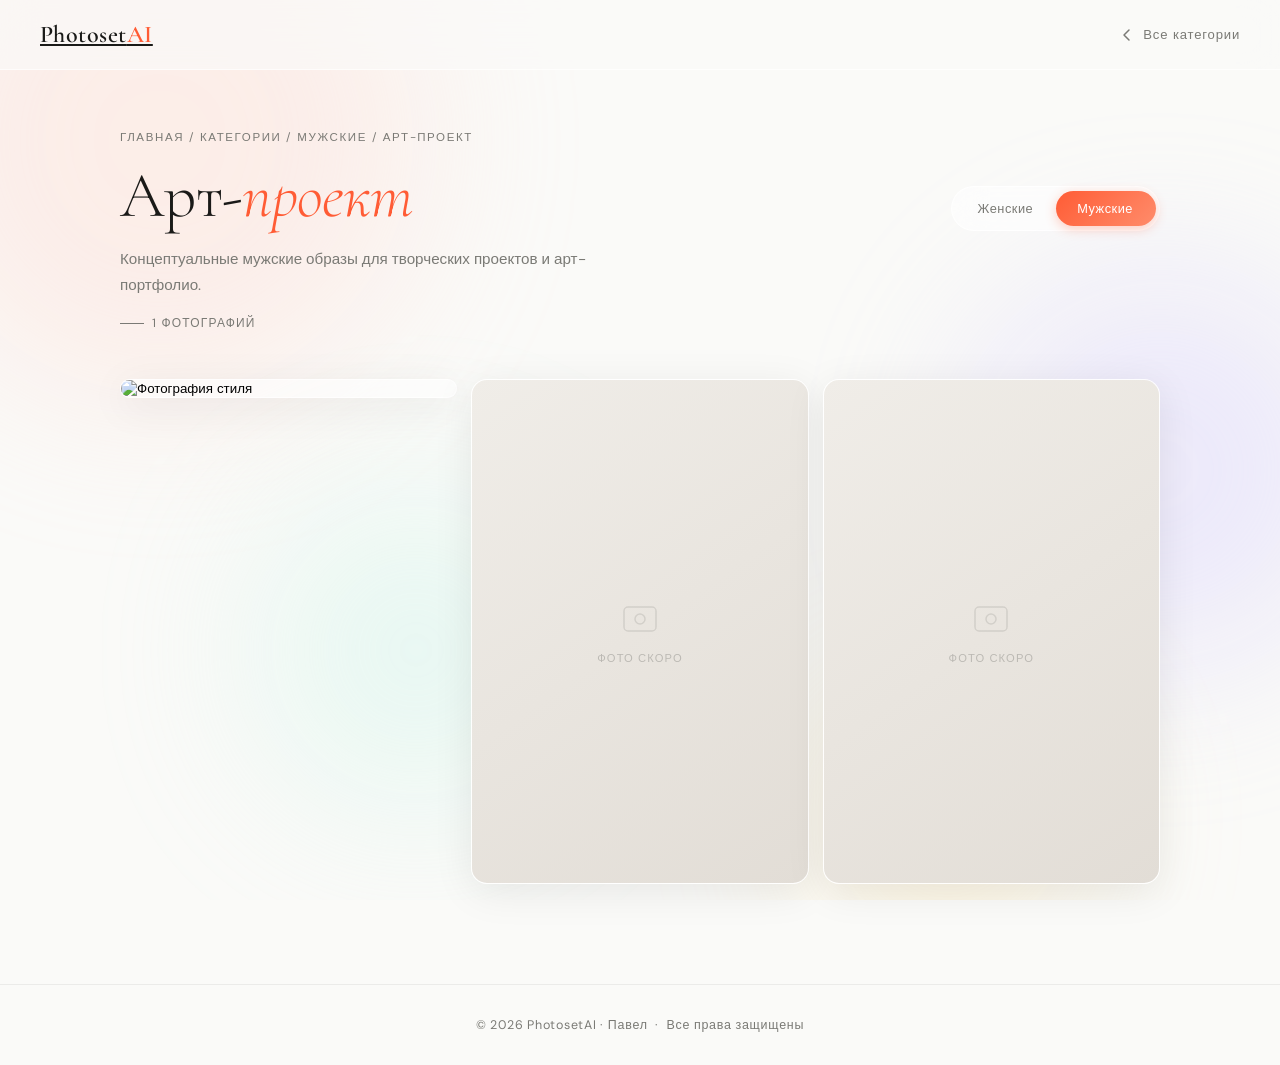
==== category-art-male.html @ d989b125 "╨Ю╨┐╤В╨╕╨╝╨╕╨╖╨░╤Ж╨╕╤П: ╨▓╤Л╨╜╨╡╤Б╨╡╨╜╤Л CSS ╨╕ JS, ╨╕╤Б╨┐╤А╨░╨▓╨╗╨╡╨╜╨░ ╤Б╨╡╨╝╨░╨╜╤В╨╕╨║╨░ HTML" ====
<!DOCTYPE html>
<html lang="ru">
<head>
<meta charset="UTF-8">
<meta name="viewport" content="width=device-width, initial-scale=1.0">
<title>Арт-проект — PhotosetAI</title>
<meta name="color-scheme" content="light dark">
<link rel="icon" href="favicon.ico">
<link rel="preconnect" href="https://fonts.googleapis.com">
<link href="https://fonts.googleapis.com/css2?family=Cormorant+Garamond:ital,wght@0,300;0,400;0,600;1,300;1,400&family=DM+Sans:wght@300;400;500&display=swap" rel="stylesheet">
<link rel="stylesheet" href="assets/css/style.css">
</head>
<body>
<div class="blob-wrap">
  <div class="blob blob-1"></div><div class="blob blob-2"></div>
  <div class="blob blob-3"></div><div class="blob blob-4"></div>
</div>
<nav>
  <a href="index.html" class="nav-logo">Photoset<span>AI</span></a>
  <a href="index.html#portfolio" class="nav-back">
    <svg width="16" height="16" viewBox="0 0 16 16" fill="none"><path d="M10 3L5 8l5 5" stroke="currentColor" stroke-width="1.5" stroke-linecap="round" stroke-linejoin="round"/></svg>
    Все категории
  </a>
</nav>
<div class="lightbox" id="lightbox" onclick="lbBgClose(event)">
  <div class="lb-inner">
    <button class="lb-close" onclick="lbClose()"><svg width="14" height="14" viewBox="0 0 14 14" fill="none"><path d="M1 1l12 12M13 1L1 13" stroke="currentColor" stroke-width="1.8" stroke-linecap="round"/></svg></button>
    <button class="lb-nav lb-prev" onclick="lbNav(-1)"><svg width="16" height="16" viewBox="0 0 16 16" fill="none"><path d="M10 3L5 8l5 5" stroke="currentColor" stroke-width="1.6" stroke-linecap="round" stroke-linejoin="round"/></svg></button>
    <button class="lb-nav lb-next" onclick="lbNav(1)"><svg width="16" height="16" viewBox="0 0 16 16" fill="none"><path d="M6 3l5 5-5 5" stroke="currentColor" stroke-width="1.6" stroke-linecap="round" stroke-linejoin="round"/></svg></button>
    <div class="lb-img" id="lbImg"></div>
    <div class="lb-dots" id="lbDots"></div>
  </div>
</div>
<main>
<header class="cat-header">
  <div class="cat-breadcrumb" id="breadcrumb"></div>
  <div class="cat-header-row">
    <h1 class="cat-title">Арт-<em>проект</em></h1>
    <div class="gender-toggle" id="genderToggle">
      <div class="gender-slider" id="genderSlider"></div>
      <button type="button" class="gender-tab" data-gender="female" onclick="switchGender('female')">Женские</button>
      <button type="button" class="gender-tab" data-gender="male" onclick="switchGender('male')">Мужские</button>
    </div>
  </div>
  <p class="cat-desc" id="catDesc"></p>
  <span class="cat-count" id="photoCount"></span>
</header>
<div class="cat-grid" id="catGrid"></div>
</main>
<footer>© 2026 PhotosetAI · Павел &nbsp;·&nbsp; Все права защищены</footer>
<script>
const DATA = {
    male:   { desc: "\u041a\u043e\u043d\u0446\u0435\u043f\u0442\u0443\u0430\u043b\u044c\u043d\u044b\u0435 \u043c\u0443\u0436\u0441\u043a\u0438\u0435 \u043e\u0431\u0440\u0430\u0437\u044b \u0434\u043b\u044f \u0442\u0432\u043e\u0440\u0447\u0435\u0441\u043a\u0438\u0445 \u043f\u0440\u043e\u0435\u043a\u0442\u043e\u0432 \u0438 \u0430\u0440\u0442-\u043f\u043e\u0440\u0442\u0444\u043e\u043b\u0438\u043e.",   photos: ["https://i.postimg.cc/XYhRbtfJ/photo-2026-03-19-12-44-30.jpg"] },
    female: { desc: "\u041a\u043e\u043d\u0446\u0435\u043f\u0442\u0443\u0430\u043b\u044c\u043d\u044b\u0435 \u0436\u0435\u043d\u0441\u043a\u0438\u0435 \u043e\u0431\u0440\u0430\u0437\u044b \u0434\u043b\u044f \u0442\u0432\u043e\u0440\u0447\u0435\u0441\u043a\u0438\u0445 \u043f\u0440\u043e\u0435\u043a\u0442\u043e\u0432 \u0438 \u0430\u0440\u0442-\u043f\u043e\u0440\u0442\u0444\u043e\u043b\u0438\u043e.", photos: [] }
  };
  const TITLE = "\u0410\u0440\u0442-\u043f\u0440\u043e\u0435\u043a\u0442";
  
window.TITLE = TITLE;
window.DATA = DATA;
window.currentGender = "male";
</script>
<script src="assets/js/main.js"></script>
</body>
</html>
---- assets/css/style.css ----
:root {
    --white: #FAFAF8;
    --off-white: #F4F2EE;
    --text: #1a1a18;
    --muted: #7a7a75;
    --accent: #FF5C35;
    --accent2: #6C63FF;
    --glass-bg: rgba(255,255,255,0.55);
    --glass-border: rgba(255,255,255,0.75);
    --glass-shadow: 0 8px 40px rgba(0,0,0,0.08);
  }

  *, *::before, *::after { box-sizing: border-box; margin: 0; padding: 0; }

  html { scroll-behavior: smooth; }

  body {
    font-family: 'DM Sans', sans-serif;
    background: var(--white);
    color: var(--text);
    overflow-x: hidden;
  }

  /* ── BG BLOBS ── */
  .blob-wrap {
    position: fixed; inset: 0; pointer-events: none; z-index: 0; overflow: hidden;
  }
  .blob {
    position: absolute; border-radius: 50%; filter: blur(80px); opacity: 0.35;
    animation: drift 18s ease-in-out infinite alternate;
  }
  .blob-1 { width: 520px; height: 520px; background: #FFD6CC; top: -120px; left: -100px; animation-delay: 0s; }
  .blob-2 { width: 400px; height: 400px; background: #D4CCFF; top: 30%; right: -80px; animation-delay: -6s; }
  .blob-3 { width: 320px; height: 320px; background: #C8F5E8; bottom: 10%; left: 20%; animation-delay: -12s; }
  .blob-4 { width: 280px; height: 280px; background: #FFE8B0; bottom: -60px; right: 15%; animation-delay: -4s; }

  @keyframes drift {
    0%   { transform: translate(0, 0) scale(1); }
    100% { transform: translate(40px, 30px) scale(1.08); }
  }

  /* ── LAYOUT HELPERS ── */
  section { position: relative; z-index: 1; }
  .container { max-width: 1120px; margin: 0 auto; padding: 0 40px; }

  /* ── NAV ── */
  nav {
    position: fixed; top: 0; left: 0; right: 0; z-index: 100;
    padding: 20px 40px;
    display: flex; align-items: center; justify-content: space-between;
    background: rgba(250,250,248,0.7);
    backdrop-filter: blur(18px);
    -webkit-backdrop-filter: blur(18px);
    border-bottom: 1px solid rgba(255,255,255,0.6);
  }
  .nav-logo {
    font-family: 'Cormorant Garamond', serif;
    font-size: 1.5rem; font-weight: 600; letter-spacing: 0.02em;
    color: var(--text);
  }
  .nav-logo span { color: var(--accent); }
  .nav-mobile-btn { display: none; }
  .nav-links a {
    font-size: 0.82rem; letter-spacing: 0.08em; text-transform: uppercase;
    color: var(--muted); text-decoration: none; transition: color 0.2s;
  }
  .nav-links a:hover { color: var(--accent); }

  /* ── HERO ── */
  #hero {
    min-height: 100vh;
    display: flex; flex-direction: column; justify-content: center;
    padding: 120px 40px 80px;
    max-width: 1120px; margin: 0 auto;
  }
  .hero-label {
    font-size: 0.75rem; letter-spacing: 0.18em; text-transform: uppercase;
    color: var(--accent); font-weight: 500; margin-bottom: 24px;
    display: flex; align-items: center; gap: 12px;
  }
  .hero-label::before {
    content: ''; display: block; width: 32px; height: 1px; background: var(--accent);
  }
  .hero-title {
    font-family: 'Cormorant Garamond', serif;
    font-size: clamp(3.2rem, 7vw, 6.5rem);
    font-weight: 300; line-height: 1.08; letter-spacing: -0.01em;
    margin-bottom: 32px; max-width: 820px;
  }
  .hero-title em { font-style: italic; color: var(--accent); }
  .hero-title .accent2 { color: var(--accent2); }
  .hero-sub {
    font-size: 1.05rem; color: var(--muted); line-height: 1.7;
    max-width: 520px; margin-bottom: 52px; font-weight: 300;
  }
  .hero-cta {
    display: flex; gap: 16px; flex-wrap: wrap; align-items: center;
  }
  .btn-primary {
    display: inline-flex; align-items: center; gap: 10px;
    padding: 16px 36px; border-radius: 100px;
    background: var(--accent); color: #fff;
    font-size: 0.88rem; letter-spacing: 0.04em; font-weight: 500;
    text-decoration: none; transition: transform 0.2s, box-shadow 0.2s;
    box-shadow: 0 6px 24px rgba(255,92,53,0.3);
  }
  .btn-primary:hover { transform: translateY(-2px); box-shadow: 0 10px 30px rgba(255,92,53,0.4); }
  .btn-secondary {
    display: inline-flex; align-items: center; gap: 10px;
    padding: 16px 36px; border-radius: 100px;
    border: 1px solid rgba(26,26,24,0.18); color: var(--text);
    font-size: 0.88rem; letter-spacing: 0.04em; font-weight: 400;
    text-decoration: none; transition: border-color 0.2s, background 0.2s;
    background: rgba(255,255,255,0.5); backdrop-filter: blur(10px);
  }
  .btn-secondary:hover { border-color: var(--accent2); background: rgba(108,99,255,0.06); }
  .hero-scroll {
    position: absolute; bottom: 40px; left: 50%; transform: translateX(-50%);
    font-size: 0.72rem; letter-spacing: 0.12em; color: var(--muted); text-transform: uppercase;
    display: flex; flex-direction: column; align-items: center; gap: 8px;
  }
  .scroll-line {
    width: 1px; height: 40px;
    background: linear-gradient(to bottom, var(--muted), transparent);
    animation: scrolldown 2s ease-in-out infinite;
  }
  @keyframes scrolldown { 0%,100%{opacity:0.3;transform:scaleY(1)} 50%{opacity:1;transform:scaleY(1.15)} }

  /* ── CATEGORIES ── */
  #portfolio { padding: 100px 0; }
  .section-header {
    display: flex; align-items: center; gap: 20px;
    margin-bottom: 0; padding: 0 40px;
    flex-wrap: wrap;
  }
  .section-header .section-tag { align-self: center; }
  .section-header .section-title { align-self: center; }
  .section-tag {
    font-size: 0.72rem; letter-spacing: 0.16em; text-transform: uppercase;
    color: var(--muted); font-weight: 500;
    font-family: 'DM Sans', sans-serif;
  }
  .section-title {
    font-family: 'Cormorant Garamond', serif;
    font-size: clamp(2rem, 4vw, 3.2rem);
    font-weight: 300; letter-spacing: -0.01em;
    color: var(--text);
  }

  /* Gender toggle */
  .gender-toggle {
    display: flex; align-items: center;
    margin-left: auto;
    background: var(--glass-bg);
    backdrop-filter: blur(16px); -webkit-backdrop-filter: blur(16px);
    border: 1px solid var(--glass-border);
    border-radius: 100px; padding: 4px;
    position: relative;
  }
  .gender-tab {
    padding: 9px 22px; border-radius: 100px;
    font-size: 0.8rem; font-weight: 500; letter-spacing: 0.04em;
    font-family: 'DM Sans', sans-serif;
    cursor: pointer; color: var(--muted);
    transition: color 0.25s; position: relative; z-index: 1;
    user-select: none;
  }
  .gender-tab.active { color: #fff; }
  .gender-slider {
    position: absolute; top: 4px; bottom: 4px; border-radius: 100px;
    background: linear-gradient(135deg, var(--accent), #FF8C6B);
    box-shadow: 0 3px 12px rgba(255,92,53,0.3);
    transition: left 0.3s cubic-bezier(0.22,1,0.36,1), width 0.3s cubic-bezier(0.22,1,0.36,1);
    z-index: 0;
  }

  /* 6 equal columns — compact landscape cards */
  .gallery-grid {
    display: grid;
    grid-template-columns: repeat(3, 1fr);
    gap: 12px;
    padding: 0 40px;
    margin-top: 32px;
  }

  /* Category card — landscape 4:3 ratio, not full-height portrait */
  .cat-card {
    border-radius: 16px; overflow: hidden;
    position: relative; cursor: pointer;
    aspect-ratio: 4 / 3;
    display: block; text-decoration: none;
    background: var(--glass-bg);
    border: 1px solid var(--glass-border);
    box-shadow: var(--glass-shadow);
    transition: transform 0.36s cubic-bezier(0.22,1,0.36,1), box-shadow 0.36s;
  }
  .cat-card:hover {
    transform: translateY(-6px);
    box-shadow: 0 22px 60px rgba(0,0,0,0.16);
  }
  .cat-card img {
    position: absolute; inset: 0;
    width: 100%; height: 100%; object-fit: cover; display: block;
    transition: transform 0.55s cubic-bezier(0.22,1,0.36,1);
  }
  .cat-card:hover img { transform: scale(1.06); }
  .cat-card::after {
    content: '';
    position: absolute; inset: 0;
    background: linear-gradient(to top, rgba(0,0,0,0.65) 0%, rgba(0,0,0,0.1) 55%, transparent 100%);
    z-index: 1;
  }
  .cat-card-label {
    position: absolute; bottom: 0; left: 0; right: 0;
    z-index: 2; padding: 20px 18px 16px;
    display: flex; flex-direction: column; gap: 4px;
  }
  .cat-card-name {
    font-family: 'Cormorant Garamond', serif;
    font-size: 1.25rem; font-weight: 400; color: #fff;
    line-height: 1.2;
  }
  .cat-card-cta {
    display: inline-flex; align-items: center; gap: 6px;
    font-size: 0.65rem; letter-spacing: 0.1em; text-transform: uppercase;
    color: rgba(255,255,255,0.65);
    transition: color 0.2s, gap 0.2s;
    font-family: 'DM Sans', sans-serif;
  }
  .cat-card:hover .cat-card-cta { color: #fff; gap: 10px; }

  /* placeholder for empty cat */
  .cat-card .cat-placeholder {
    position: absolute; inset: 0;
    background: linear-gradient(145deg, #f0ede8, #e2ddd6);
    display: flex; align-items: center; justify-content: center;
    color: var(--muted);
  }

  /* Gender panel show/hide */
  .gender-panel { display: none; }
  .gender-panel.active { display: contents; }

  /* ── USE CASES ── */
  #usecases { padding: 100px 0; background: transparent; }
  .cases-grid {
    display: grid; grid-template-columns: repeat(3, 1fr);
    gap: 16px; padding: 0 40px;
    margin-top: 56px;
  }
  .case-card {
    background: var(--glass-bg);
    backdrop-filter: blur(18px);
    -webkit-backdrop-filter: blur(18px);
    border: 1px solid var(--glass-border);
    border-radius: 24px;
    padding: 36px 32px;
    box-shadow: var(--glass-shadow);
    transition: transform 0.3s, box-shadow 0.3s;
    position: relative; overflow: hidden;
  }
  .case-card::before {
    content: '';
    position: absolute; top: 0; left: 0; right: 0; height: 3px;
    background: var(--grad);
    opacity: 0; transition: opacity 0.3s;
  }
  .case-card:hover { transform: translateY(-4px); box-shadow: 0 16px 50px rgba(0,0,0,0.1); }
  .case-card:hover::before { opacity: 1; }
  .case-card:nth-child(1) { --grad: linear-gradient(90deg, #FF5C35, #FF9F7A); }
  .case-card:nth-child(2) { --grad: linear-gradient(90deg, #6C63FF, #A29CFF); }
  .case-card:nth-child(3) { --grad: linear-gradient(90deg, #0DCFAA, #6EDFC6); }
  .case-card:nth-child(4) { --grad: linear-gradient(90deg, #F59E0B, #FCD34D); }
  .case-card:nth-child(5) { --grad: linear-gradient(90deg, #EC4899, #F9A8D4); }
  .case-card:nth-child(6) { --grad: linear-gradient(90deg, #3B82F6, #93C5FD); }
  .case-icon {
    width: 48px; height: 48px; border-radius: 14px;
    display: flex; align-items: center; justify-content: center;
    font-size: 1.4rem; margin-bottom: 24px;
    background: var(--grad);
    box-shadow: 0 4px 16px rgba(0,0,0,0.08);
  }
  .case-name {
    font-family: 'Cormorant Garamond', serif;
    font-size: 1.35rem; font-weight: 600; margin-bottom: 12px;
    line-height: 1.3;
  }
  .case-desc { font-size: 0.88rem; color: var(--muted); line-height: 1.7; }

  /* ── PROCESS ── */
  #process { padding: 100px 0; }
  .process-inner {
    display: grid; grid-template-columns: 1fr 1fr; gap: 80px;
    align-items: center; padding: 0 40px;
    margin-top: 56px;
  }
  .process-text p {
    font-size: 1.1rem; color: var(--muted); line-height: 1.8;
    margin-bottom: 28px; font-weight: 300;
  }
  .process-text strong { color: var(--text); font-weight: 500; }
  .steps {
    display: flex; flex-direction: column; gap: 0;
  }
  .step {
    display: flex; gap: 24px; align-items: flex-start;
    padding: 28px 0; border-bottom: 1px solid rgba(0,0,0,0.06);
    transition: background 0.2s;
  }
  .step:last-child { border-bottom: none; }
  .step-num {
    font-family: 'Cormorant Garamond', serif;
    font-size: 2.2rem; font-weight: 300; color: var(--accent);
    line-height: 1; min-width: 44px; letter-spacing: -0.02em;
  }
  .step-content h4 {
    font-size: 0.92rem; font-weight: 500; margin-bottom: 6px; letter-spacing: 0.01em;
  }
  .step-content p { font-size: 0.84rem; color: var(--muted); line-height: 1.65; }

  /* ── ABOUT ── */
  #about { padding: 100px 0; }
  .about-inner {
    display: grid; grid-template-columns: 1fr 1fr; gap: 80px;
    align-items: center; padding: 0 40px;
    margin-top: 56px;
  }
  .about-visual {
    position: relative;
  }
  .about-card {
    background: var(--glass-bg);
    backdrop-filter: blur(20px);
    -webkit-backdrop-filter: blur(20px);
    border: 1px solid var(--glass-border);
    border-radius: 32px;
    padding: 52px 48px;
    box-shadow: 0 20px 60px rgba(0,0,0,0.07);
    position: relative; overflow: hidden;
  }
  .about-card::after {
    content: 'P';
    font-family: 'Cormorant Garamond', serif;
    font-size: 18rem; font-weight: 600;
    position: absolute; right: -20px; top: -40px;
    color: var(--off-white); line-height: 1;
    pointer-events: none; z-index: 0;
  }
  .about-card > * { position: relative; z-index: 1; }
  .about-name {
    font-family: 'Cormorant Garamond', serif;
    font-size: 3.5rem; font-weight: 300; line-height: 1.1;
    margin-bottom: 8px;
  }
  .about-name span { color: var(--accent); font-style: italic; }
  .about-role {
    font-size: 0.8rem; letter-spacing: 0.14em; text-transform: uppercase;
    color: var(--muted); margin-bottom: 32px;
  }
  .about-stats {
    display: flex; gap: 32px; margin-bottom: 32px;
  }
  .stat-val {
    font-family: 'Cormorant Garamond', serif;
    font-size: 2.4rem; font-weight: 300; color: var(--accent2);
    line-height: 1;
  }
  .stat-label { font-size: 0.72rem; color: var(--muted); letter-spacing: 0.06em; margin-top: 4px; }
  .about-text {
    font-size: 1rem; line-height: 1.75; color: var(--muted);
    font-weight: 300;
  }
  .about-text p { margin-bottom: 16px; }
  .about-text strong { color: var(--text); font-weight: 500; }

  /* ── CONTACT ── */
  #contact { padding: 100px 0 120px; }
  .contact-inner {
    display: grid; grid-template-columns: 1fr 1fr; gap: 80px;
    align-items: center; padding: 0 40px;
    margin-top: 56px;
  }
  .contact-tagline {
    font-family: 'Cormorant Garamond', serif;
    font-size: clamp(2rem, 4vw, 3.4rem);
    font-weight: 300; line-height: 1.2; margin-bottom: 28px;
  }
  .contact-tagline em { font-style: italic; color: var(--accent2); }
  .contact-note { font-size: 0.9rem; color: var(--muted); line-height: 1.7; }
  .contact-cards {
    display: flex; flex-direction: column; gap: 16px;
  }
  .contact-card {
    display: flex; align-items: center; gap: 20px;
    padding: 28px 32px; border-radius: 20px;
    background: var(--glass-bg);
    backdrop-filter: blur(18px);
    -webkit-backdrop-filter: blur(18px);
    border: 1px solid var(--glass-border);
    box-shadow: var(--glass-shadow);
    text-decoration: none; color: var(--text);
    transition: transform 0.3s, box-shadow 0.3s;
    position: relative; overflow: hidden;
  }
  .contact-card::before {
    content: '';
    position: absolute; inset: 0;
    background: var(--hover-bg);
    opacity: 0; transition: opacity 0.3s;
  }
  .contact-card:nth-child(1) { --hover-bg: linear-gradient(135deg, rgba(39,174,230,0.06), rgba(39,174,230,0.02)); }
  .contact-card:nth-child(2) { --hover-bg: linear-gradient(135deg, rgba(255,92,53,0.06), rgba(255,92,53,0.02)); }
  .contact-card:hover { transform: translateY(-3px); box-shadow: 0 16px 50px rgba(0,0,0,0.1); }
  .contact-card:hover::before { opacity: 1; }
  .contact-icon {
    width: 52px; height: 52px; border-radius: 16px;
    display: flex; align-items: center; justify-content: center;
    font-size: 1.5rem; flex-shrink: 0;
    position: relative; z-index: 1;
  }
  .icon-tg { background: linear-gradient(135deg, #27AEE6, #1A96CF); }
  .icon-mail { background: linear-gradient(135deg, #FF5C35, #FF3D00); }
  .contact-info { position: relative; z-index: 1; }
  .contact-label { font-size: 0.7rem; letter-spacing: 0.12em; text-transform: uppercase; color: var(--muted); margin-bottom: 4px; }
  .contact-value { font-size: 1.05rem; font-weight: 500; color: var(--text); }
  .contact-arrow {
    margin-left: auto; color: var(--muted);
    position: relative; z-index: 1;
    transition: transform 0.2s, color 0.2s;
  }
  .contact-card:hover .contact-arrow { transform: translate(4px, -4px); color: var(--accent); }

  /* ── FOOTER ── */
  footer {
    text-align: center; padding: 32px;
    border-top: 1px solid rgba(0,0,0,0.06);
    font-size: 0.78rem; color: var(--muted); letter-spacing: 0.06em;
  }

  /* ── FADE IN ── */
  .fade-up {
    opacity: 0; transform: translateY(28px);
    animation: fadeup 0.7s cubic-bezier(0.22,1,0.36,1) forwards;
  }
  @keyframes fadeup {
    to { opacity: 1; transform: translateY(0); }
  }
  .d1 { animation-delay: 0.1s; }
  .d2 { animation-delay: 0.22s; }
  .d3 { animation-delay: 0.34s; }
  .d4 { animation-delay: 0.46s; }

  /* ── RESPONSIVE ── */
  @media (max-width: 1024px) {
    .gallery-grid { grid-template-columns: repeat(3, 1fr); padding: 0 24px; }
    .process-inner { gap: 48px; }
  }
  @media (max-width: 900px) {
    nav { padding: 16px 20px; }
    .nav-links { display: none; }
    #hero { padding: 100px 20px 60px; }
    .section-header { padding: 0 20px; margin-bottom: 0; }
    .gallery-grid { grid-template-columns: repeat(2, 1fr); padding: 0 20px; gap: 10px; }
    .cases-grid { grid-template-columns: 1fr 1fr; padding: 0 20px; }
    .process-inner, .about-inner, .contact-inner { grid-template-columns: 1fr; gap: 40px; padding: 0 20px; }
    .about-card { padding: 36px 28px; }
    .about-stats { gap: 20px; }
    .gender-toggle { margin-left: 0; margin-top: 16px; }
  }
  @media (max-width: 600px) {
    .gallery-grid { grid-template-columns: repeat(2, 1fr); padding: 0 16px; gap: 8px; }
    #hero { padding: 88px 16px 52px; }
    .hero-title { font-size: clamp(2.4rem, 9vw, 3rem); }
    .hero-sub { font-size: 0.95rem; }
    .btn-primary, .btn-secondary { padding: 13px 22px; font-size: 0.84rem; }
    .section-header { padding: 0 16px; flex-direction: column; align-items: flex-start; gap: 12px; }
    .cases-grid { grid-template-columns: 1fr; padding: 0 16px; }
    .process-inner, .about-inner, .contact-inner { padding: 0 16px; }
    .contact-card { padding: 18px 18px; }
    .about-card::after { font-size: 10rem; }
    .gender-toggle { margin-left: 0; width: 100%; justify-content: center; }
  }
  @media (max-width: 380px) {
    .gallery-grid { grid-template-columns: 1fr; }
  }

  /* ── PRICING ── */
  #pricing { padding: 100px 0; }
  .pricing-wrap { padding: 0 40px; margin-top: 56px; }

  .pricing-row {
    display: grid;
    grid-template-columns: 1fr 1fr 1fr;
    gap: 0;
    border-radius: 28px; overflow: hidden;
    border: 1px solid var(--glass-border);
    box-shadow: 0 12px 56px rgba(0,0,0,0.08);
  }
  .tier {
    padding: 40px 36px;
    background: var(--glass-bg);
    backdrop-filter: blur(18px); -webkit-backdrop-filter: blur(18px);
    display: flex; flex-direction: column;
    position: relative;
    border-right: 1px solid var(--glass-border);
    transition: background 0.3s;
  }
  .tier:last-child { border-right: none; }
  .tier.popular { background: rgba(255,255,255,0.82); }

  .tier-badge {
    display: inline-flex; align-items: center; gap: 5px;
    background: linear-gradient(135deg, var(--accent), #FF8C6B);
    color: #fff; font-size: 0.65rem; font-weight: 600;
    letter-spacing: 0.1em; text-transform: uppercase;
    padding: 4px 12px; border-radius: 100px;
    width: fit-content; margin-bottom: 20px;
    box-shadow: 0 3px 12px rgba(255,92,53,0.3);
  }
  .tier-badge::before { content: '★ '; }
  .tier-spacer { height: 37px; }

  .tier-name {
    font-family: 'Cormorant Garamond', serif;
    font-size: 1.45rem; font-weight: 400; margin-bottom: 6px; color: var(--text);
  }
  .tier-sub { font-size: 0.8rem; color: var(--muted); line-height: 1.5; margin-bottom: 28px; }

  .tier-price {
    display: flex; align-items: baseline; gap: 6px;
    margin-bottom: 28px; padding-bottom: 28px;
    border-bottom: 1px solid var(--glass-border);
  }
  .tier-from { font-size: 0.72rem; color: var(--muted); }
  .tier-amount {
    font-family: 'Cormorant Garamond', serif;
    font-size: 3.6rem; font-weight: 300; line-height: 1;
    color: var(--text); letter-spacing: -0.03em;
  }
  .tier-currency { font-size: 0.9rem; color: var(--muted); }
  .tier.popular .tier-amount { color: var(--accent); }

  .tier-features {
    list-style: none; display: flex; flex-direction: column;
    gap: 10px; flex: 1; margin-bottom: 32px;
  }
  .tier-features li {
    display: flex; align-items: flex-start; gap: 10px;
    font-size: 0.84rem; color: var(--muted); line-height: 1.4;
  }
  .tier-features li::before {
    content: ''; flex-shrink: 0; margin-top: 4px;
    width: 14px; height: 14px; border-radius: 50%;
    background: var(--accent);
    background-image: url("data:image/svg+xml,%3Csvg width='8' height='6' viewBox='0 0 8 6' fill='none' xmlns='http://www.w3.org/2000/svg'%3E%3Cpath d='M1 3l2 2 4-4' stroke='white' stroke-width='1.4' stroke-linecap='round' stroke-linejoin='round'/%3E%3C/svg%3E");
    background-repeat: no-repeat; background-position: center;
  }
  .tier-features li strong { color: var(--text); font-weight: 500; }

  .tier-cta {
    display: block; text-align: center;
    padding: 12px 20px; border-radius: 100px;
    font-size: 0.84rem; font-weight: 500;
    text-decoration: none;
    transition: transform 0.2s, box-shadow 0.2s;
  }
  .tier-cta-outline {
    border: 1px solid rgba(0,0,0,0.14); color: var(--text);
    background: rgba(255,255,255,0.3);
  }
  .tier-cta-outline:hover { border-color: var(--accent2); background: rgba(108,99,255,0.06); }
  .tier-cta-fill {
    background: var(--accent); color: #fff;
    box-shadow: 0 4px 16px rgba(255,92,53,0.3);
  }
  .tier-cta-fill:hover { transform: translateY(-2px); box-shadow: 0 8px 24px rgba(255,92,53,0.4); }

  @media (max-width: 900px) {
    .pricing-wrap { padding: 0 20px; }
    .pricing-row { grid-template-columns: 1fr; border-radius: 24px; }
    .tier { border-right: none; border-bottom: 1px solid var(--glass-border); }
    .tier:last-child { border-bottom: none; }
    .tier.popular { background: rgba(255,255,255,0.82); }
  }
  @media (max-width: 600px) {
    .pricing-wrap { padding: 0 16px; }
    .tier { padding: 32px 28px; }
    .tier-amount { font-size: 3rem; }
  }

  /* ── SCRATCH CARDS ── */
  #promos { padding: 100px 0; }

  .scratch-grid {
    display: grid;
    grid-template-columns: repeat(2, 1fr);
    gap: 20px;
    padding: 0 40px;
    margin-top: 56px;
  }

  .scratch-card {
    border-radius: 28px; overflow: hidden;
    background: var(--glass-bg);
    backdrop-filter: blur(18px); -webkit-backdrop-filter: blur(18px);
    border: 1px solid var(--glass-border);
    box-shadow: var(--glass-shadow);
  }

  /* Top info area */
  .scratch-info {
    padding: 32px 36px 28px;
    border-bottom: 1px solid var(--glass-border);
  }
  .scratch-icon {
    font-size: 2rem; margin-bottom: 16px; display: block;
  }
  .scratch-title {
    font-family: 'Cormorant Garamond', serif;
    font-size: 1.55rem; font-weight: 600;
    line-height: 1.2; margin-bottom: 10px;
    color: var(--text);
  }
  .scratch-desc {
    font-size: 0.86rem; color: var(--muted); line-height: 1.7;
  }
  .scratch-badge {
    display: inline-block; margin-top: 14px;
    font-size: 0.75rem; font-weight: 600; letter-spacing: 0.05em;
    padding: 5px 14px; border-radius: 100px;
    background: var(--badge-bg); color: var(--badge-color);
  }
  .scratch-card:nth-child(1) { --badge-bg: rgba(255,92,53,0.1); --badge-color: #FF5C35; --scratch-from: #FF5C35; --scratch-to: #FF9B5C; }
  .scratch-card:nth-child(2) { --badge-bg: rgba(108,99,255,0.1); --badge-color: #6C63FF; --scratch-from: #6C63FF; --scratch-to: #A29CFF; }
  .scratch-card:nth-child(3) { --badge-bg: rgba(13,207,170,0.1); --badge-color: #0DCFAA; --scratch-from: #0DCFAA; --scratch-to: #6EDFC6; }
  .scratch-card:nth-child(4) { --badge-bg: rgba(245,158,11,0.1); --badge-color: #F59E0B; --scratch-from: #F59E0B; --scratch-to: #FCD34D; }

  /* Scratch zone */
  .scratch-zone {
    position: relative; padding: 28px 36px;
    display: flex; flex-direction: column; align-items: center; gap: 12px;
  }
  .scratch-hint {
    font-size: 0.72rem; letter-spacing: 0.1em; text-transform: uppercase;
    color: var(--muted); text-align: center;
  }
  .scratch-canvas-wrap {
    position: relative; width: 100%; border-radius: 16px; overflow: hidden;
    cursor: crosshair; touch-action: none;
    box-shadow: 0 4px 20px rgba(0,0,0,0.1);
  }
  /* Revealed promo underneath */
  .scratch-reveal {
    padding: 22px 24px;
    background: linear-gradient(135deg, var(--scratch-from), var(--scratch-to));
    text-align: center; border-radius: 16px;
    min-height: 80px; display: flex; flex-direction: column;
    align-items: center; justify-content: center; gap: 6px;
  }
  .scratch-reveal-label {
    font-size: 0.7rem; letter-spacing: 0.12em; text-transform: uppercase;
    color: rgba(255,255,255,0.7);
  }
  .scratch-reveal-code {
    font-family: 'Cormorant Garamond', serif;
    font-size: 2rem; font-weight: 600; color: #fff;
    letter-spacing: 0.08em; line-height: 1;
  }
  .scratch-reveal-sub {
    font-size: 0.78rem; color: rgba(255,255,255,0.8); margin-top: 2px;
  }
  /* Canvas sits on top */
  .scratch-canvas {
    position: absolute; inset: 0;
    width: 100%; height: 100%;
    border-radius: 16px;
  }
  .scratch-done-msg {
    font-size: 0.78rem; color: var(--muted); text-align: center;
    opacity: 0; transition: opacity 0.4s; height: 0; overflow: hidden;
    transition: opacity 0.4s, height 0.3s;
  }
  .scratch-done-msg.visible { opacity: 1; height: auto; }
  .copy-btn {
    display: inline-flex; align-items: center; gap: 8px;
    padding: 9px 20px; border-radius: 100px;
    background: rgba(255,255,255,0.2); border: 1px solid rgba(255,255,255,0.35);
    color: #fff; font-size: 0.78rem; font-weight: 500;
    cursor: pointer; transition: background 0.2s;
    margin-top: 8px;
  }
  .copy-btn:hover { background: rgba(255,255,255,0.32); }
  .copy-btn.copied { background: rgba(255,255,255,0.4); }

  @media (max-width: 900px) {
    .scratch-grid { grid-template-columns: 1fr; padding: 0 20px; max-width: 520px; margin: 56px auto 0; }
  }
  @media (max-width: 600px) {
    .scratch-grid { padding: 0 16px; }
    .scratch-info { padding: 24px 24px 20px; }
    .scratch-zone { padding: 20px 24px; }
  }

  /* ── DARK THEME ── */
  @media (prefers-color-scheme: dark) {
    :root {
      --white: #111110;
      --off-white: #1a1917;
      --text: #F0EDE8;
      --muted: #8a8a84;
      --accent: #FF6B47;
      --accent2: #8B84FF;
      --glass-bg: rgba(255,255,255,0.06);
      --glass-border: rgba(255,255,255,0.1);
      --glass-shadow: 0 8px 40px rgba(0,0,0,0.3);
    }

    /* Blobs — more saturated, slightly brighter for dark bg */
    .blob-1 { background: #5C2A1E; opacity: 0.5; }
    .blob-2 { background: #2A2560; opacity: 0.5; }
    .blob-3 { background: #0D3D2E; opacity: 0.45; }
    .blob-4 { background: #4A3800; opacity: 0.45; }

    /* Nav */
    nav {
      background: rgba(17,17,16,0.8);
      border-bottom-color: rgba(255,255,255,0.08);
    }

    /* Mobile menu dropdown */
    #mobileMenu {
      background: rgba(17,17,16,0.97) !important;
      border-bottom-color: rgba(255,255,255,0.08) !important;
    }
    #mobileMenu a { color: var(--text) !important; border-bottom-color: rgba(255,255,255,0.07) !important; }
    #mobileMenu a:last-child { color: var(--accent) !important; }

    /* Buttons */
    .btn-secondary {
      border-color: rgba(255,255,255,0.15);
      background: rgba(255,255,255,0.06);
      color: var(--text);
    }
    .btn-secondary:hover { border-color: var(--accent2); background: rgba(139,132,255,0.1); }

    /* Gallery cards */
    .photo-card .placeholder {
      background: linear-gradient(145deg, #1e1c1a, #171614);
    }

    /* Photo tag badge */
    .photo-card .tag {
      background: rgba(20,19,17,0.75);
      border-color: rgba(255,255,255,0.12);
      color: var(--text);
    }

    /* Upload hint */
    .upload-hint {
      border-color: rgba(139,132,255,0.25);
    }

    /* Steps dividers */
    .step {
      border-bottom-color: rgba(255,255,255,0.07);
    }

    /* About card watermark letter */
    .about-card::after { color: #1e1c1a; }

    /* Lightbox */
    .lightbox-img-wrap .placeholder { background: #1e1c1a; }

    /* Nav mobile btn */
    .nav-mobile-btn {
      border-color: rgba(255,255,255,0.12);
      background: rgba(255,255,255,0.07);
    }
    .nav-mobile-btn span { background: var(--text); }

    /* Footer border */
    footer { border-top-color: rgba(255,255,255,0.07); }

    /* Section tag colour — keep readable */
    .hero-scroll { color: var(--muted); }

    /* Pricing popular tier */
    .tier.popular { background: rgba(255,255,255,0.1); }
    .tier-cta-outline { border-color: rgba(255,255,255,0.15); color: var(--text); background: rgba(255,255,255,0.05); }
  }

/* ── RESETS FOR SEMANTIC TAGS ── */
button { border: none; background: transparent; font-family: inherit; padding: 0; outline: none; cursor: pointer; }
.photo-item { text-align: left; }
.gender-tab { appearance: none; -webkit-appearance: none; outline: none; }
.nav-mobile-btn { appearance: none; -webkit-appearance: none; outline: none; padding: 4px; cursor: pointer; }


/* ── CATEGORY PAGE SPECIFIC CSS ── */
.nav-back { display:inline-flex; align-items:center; gap:8px; font-size:0.82rem; letter-spacing:0.06em; color:var(--muted); text-decoration:none; transition:color 0.2s; }
.nav-back:hover { color:var(--accent); }
.nav-back:hover svg { transform:translateX(-3px); }
.nav-back svg { transition:transform 0.2s; }
.cat-header { padding:130px 40px 48px; max-width:1120px; margin:0 auto; position:relative; z-index:1; }
.cat-breadcrumb { font-size:0.72rem; letter-spacing:0.14em; text-transform:uppercase; color:var(--muted); margin-bottom:16px; }
.cat-breadcrumb a { color:var(--muted); text-decoration:none; }
.cat-breadcrumb a:hover { color:var(--accent); }
.cat-header-row { display:flex; align-items:flex-end; justify-content:space-between; flex-wrap:wrap; gap:20px; margin-bottom:16px; }
.cat-title { font-family:'Cormorant Garamond',serif; font-size:clamp(2.4rem,5vw,4.2rem); font-weight:300; line-height:1.1; letter-spacing:-0.01em; }
.cat-title em { font-style:italic; color:var(--accent); }
.cat-desc { font-size:0.95rem; color:var(--muted); line-height:1.7; max-width:480px; }
.cat-count { display:inline-flex; align-items:center; gap:8px; margin-top:16px; font-size:0.75rem; letter-spacing:0.1em; text-transform:uppercase; color:var(--muted); }
.cat-count::before { content:''; display:block; width:24px; height:1px; background:var(--muted); }
.cat-grid { columns:3; column-gap:14px; padding:0 40px 100px; max-width:1120px; margin:0 auto; position:relative; z-index:1; }
.photo-item { break-inside:avoid; border-radius:16px; overflow:hidden; position:relative; cursor:pointer; margin-bottom:14px; background:var(--glass-bg); border:1px solid var(--glass-border); box-shadow:var(--glass-shadow); transition:transform 0.36s cubic-bezier(0.22,1,0.36,1),box-shadow 0.36s; display:block; width:100%; text-align:left; padding:0; }
.photo-item:hover { transform:translateY(-6px); box-shadow:0 24px 64px rgba(0,0,0,0.15); }
.photo-item img { width:100%; height:auto; display:block; transition:transform 0.5s cubic-bezier(0.22,1,0.36,1); }
.photo-item:hover img { transform:scale(1.03); }
.photo-item .overlay { position:absolute; inset:0; background:linear-gradient(to top,rgba(0,0,0,0.3) 0%,transparent 55%); opacity:0; transition:opacity 0.3s; z-index:1; }
.photo-item:hover .overlay { opacity:1; }
.photo-item .zoom { position:absolute; top:50%; left:50%; transform:translate(-50%,-50%) scale(0.7); width:46px; height:46px; border-radius:50%; background:rgba(255,255,255,0.9); display:flex; align-items:center; justify-content:center; opacity:0; z-index:2; transition:opacity 0.25s,transform 0.25s cubic-bezier(0.22,1,0.36,1); }
.photo-item:hover .zoom { opacity:1; transform:translate(-50%,-50%) scale(1); }
.photo-placeholder { width:100%; aspect-ratio:2/3; background:linear-gradient(145deg,#f0ede8,#e2ddd6); display:flex; flex-direction:column; align-items:center; justify-content:center; gap:12px; color:var(--muted); }
.photo-placeholder svg { opacity:0.2; }
.photo-placeholder p { font-size:0.7rem; letter-spacing:0.1em; text-transform:uppercase; opacity:0.4; }
.lightbox { position:fixed; inset:0; z-index:1000; background:rgba(12,11,10,0.92); backdrop-filter:blur(24px); display:flex; align-items:center; justify-content:center; opacity:0; pointer-events:none; transition:opacity 0.3s cubic-bezier(0.22,1,0.36,1); }
.lightbox.open { opacity:1; pointer-events:all; }
.lb-inner { position:relative; max-width:min(520px,90vw); width:100%; transform:scale(0.9) translateY(20px); transition:transform 0.35s cubic-bezier(0.22,1,0.36,1); }
.lightbox.open .lb-inner { transform:scale(1) translateY(0); }
.lb-img { border-radius:20px; overflow:hidden; box-shadow:0 40px 100px rgba(0,0,0,0.5); max-height:85vh; display:flex; align-items:center; justify-content:center; }
.lb-img img { width:100%; height:auto; max-height:85vh; object-fit:contain; display:block; }
.lb-close { position:absolute; top:-16px; right:-16px; width:40px; height:40px; border-radius:50%; background:rgba(255,255,255,0.12); border:1px solid rgba(255,255,255,0.2); display:flex; align-items:center; justify-content:center; cursor:pointer; color:#fff; z-index:10; transition:background 0.2s; padding:0; }
.lb-close:hover { background:rgba(255,255,255,0.22); }
.lb-nav { position:absolute; top:50%; transform:translateY(-50%); width:44px; height:44px; border-radius:50%; background:rgba(255,255,255,0.1); border:1px solid rgba(255,255,255,0.18); display:flex; align-items:center; justify-content:center; cursor:pointer; color:#fff; transition:background 0.2s; padding:0; }
.lb-nav:hover { background:rgba(255,255,255,0.2); }
.lb-prev { left:-60px; } .lb-next { right:-60px; }
.lb-dots { display:flex; gap:8px; justify-content:center; margin-top:16px; }
.lb-dot { width:6px; height:6px; border-radius:50%; background:rgba(255,255,255,0.25); cursor:pointer; transition:background 0.2s,transform 0.2s; border:none; padding:0; }
.lb-dot.active { background:#fff; transform:scale(1.3); }


@media(max-width:900px){
  .cat-header{padding:110px 20px 40px;}
  .cat-grid{columns:2;column-gap:10px;padding:0 20px 80px;}
  .lb-prev{left:-44px;}.lb-next{right:-44px;}
}
@media(max-width:600px){
  .cat-header{padding:90px 16px 32px;}
  .cat-grid{columns:2;column-gap:8px;padding:0 16px 60px;}
  .cat-header-row{flex-direction:column;align-items:flex-start;gap:16px;}
  .lb-prev,.lb-next{display:none;}
  .lb-inner{max-width:94vw;}
  .gender-tab{padding:8px 16px;font-size:0.75rem;}
}
@media(max-width:420px){
  .cat-grid{columns:1;}
}
@media(prefers-color-scheme:dark){
  .photo-placeholder{background:linear-gradient(145deg,#1e1c1a,#171614);}
}
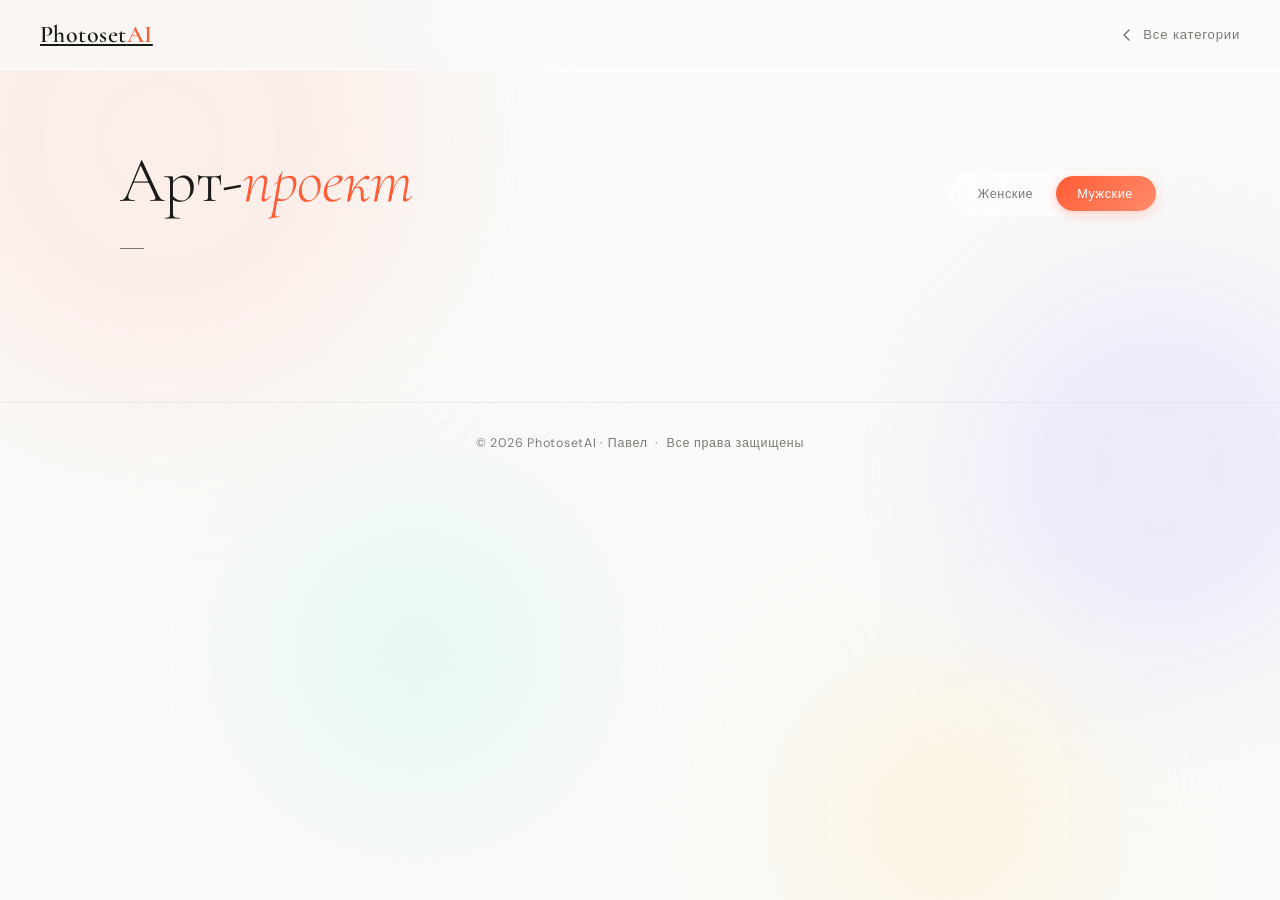
==== commit 4729d512: "feat: implement Google Sheets CMS for category data" ====
--- a/category-art-male.html
+++ b/category-art-male.html
@@ -49,16 +49,9 @@
 </main>
 <footer>© 2026 PhotosetAI · Павел &nbsp;·&nbsp; Все права защищены</footer>
 <script>
-const DATA = {
-    male:   { desc: "\u041a\u043e\u043d\u0446\u0435\u043f\u0442\u0443\u0430\u043b\u044c\u043d\u044b\u0435 \u043c\u0443\u0436\u0441\u043a\u0438\u0435 \u043e\u0431\u0440\u0430\u0437\u044b \u0434\u043b\u044f \u0442\u0432\u043e\u0440\u0447\u0435\u0441\u043a\u0438\u0445 \u043f\u0440\u043e\u0435\u043a\u0442\u043e\u0432 \u0438 \u0430\u0440\u0442-\u043f\u043e\u0440\u0442\u0444\u043e\u043b\u0438\u043e.",   photos: ["https://i.postimg.cc/XYhRbtfJ/photo-2026-03-19-12-44-30.jpg"] },
-    female: { desc: "\u041a\u043e\u043d\u0446\u0435\u043f\u0442\u0443\u0430\u043b\u044c\u043d\u044b\u0435 \u0436\u0435\u043d\u0441\u043a\u0438\u0435 \u043e\u0431\u0440\u0430\u0437\u044b \u0434\u043b\u044f \u0442\u0432\u043e\u0440\u0447\u0435\u0441\u043a\u0438\u0445 \u043f\u0440\u043e\u0435\u043a\u0442\u043e\u0432 \u0438 \u0430\u0440\u0442-\u043f\u043e\u0440\u0442\u0444\u043e\u043b\u0438\u043e.", photos: [] }
-  };
-  const TITLE = "\u0410\u0440\u0442-\u043f\u0440\u043e\u0435\u043a\u0442";
-  
-window.TITLE = TITLE;
-window.DATA = DATA;
-window.currentGender = "male";
-</script>
+    window.currentGender = "male";
+    window.currentCategory = "art";
+  </script>
 <script src="assets/js/main.js"></script>
 </body>
 </html>
--- a/assets/css/style.css
+++ b/assets/css/style.css
@@ -825,7 +825,7 @@
 .photo-placeholder p { font-size:0.7rem; letter-spacing:0.1em; text-transform:uppercase; opacity:0.4; }
 .lightbox { position:fixed; inset:0; z-index:1000; background:rgba(12,11,10,0.92); backdrop-filter:blur(24px); display:flex; align-items:center; justify-content:center; opacity:0; pointer-events:none; transition:opacity 0.3s cubic-bezier(0.22,1,0.36,1); }
 .lightbox.open { opacity:1; pointer-events:all; }
-.lb-inner { position:relative; max-width:min(520px,90vw); width:100%; transform:scale(0.9) translateY(20px); transition:transform 0.35s cubic-bezier(0.22,1,0.36,1); }
+.lb-inner { position:relative; max-width:60vw; width:100%; transform:scale(0.9) translateY(20px); transition:transform 0.35s cubic-bezier(0.22,1,0.36,1); }
 .lightbox.open .lb-inner { transform:scale(1) translateY(0); }
 .lb-img { border-radius:20px; overflow:hidden; box-shadow:0 40px 100px rgba(0,0,0,0.5); max-height:85vh; display:flex; align-items:center; justify-content:center; }
 .lb-img img { width:100%; height:auto; max-height:85vh; object-fit:contain; display:block; }
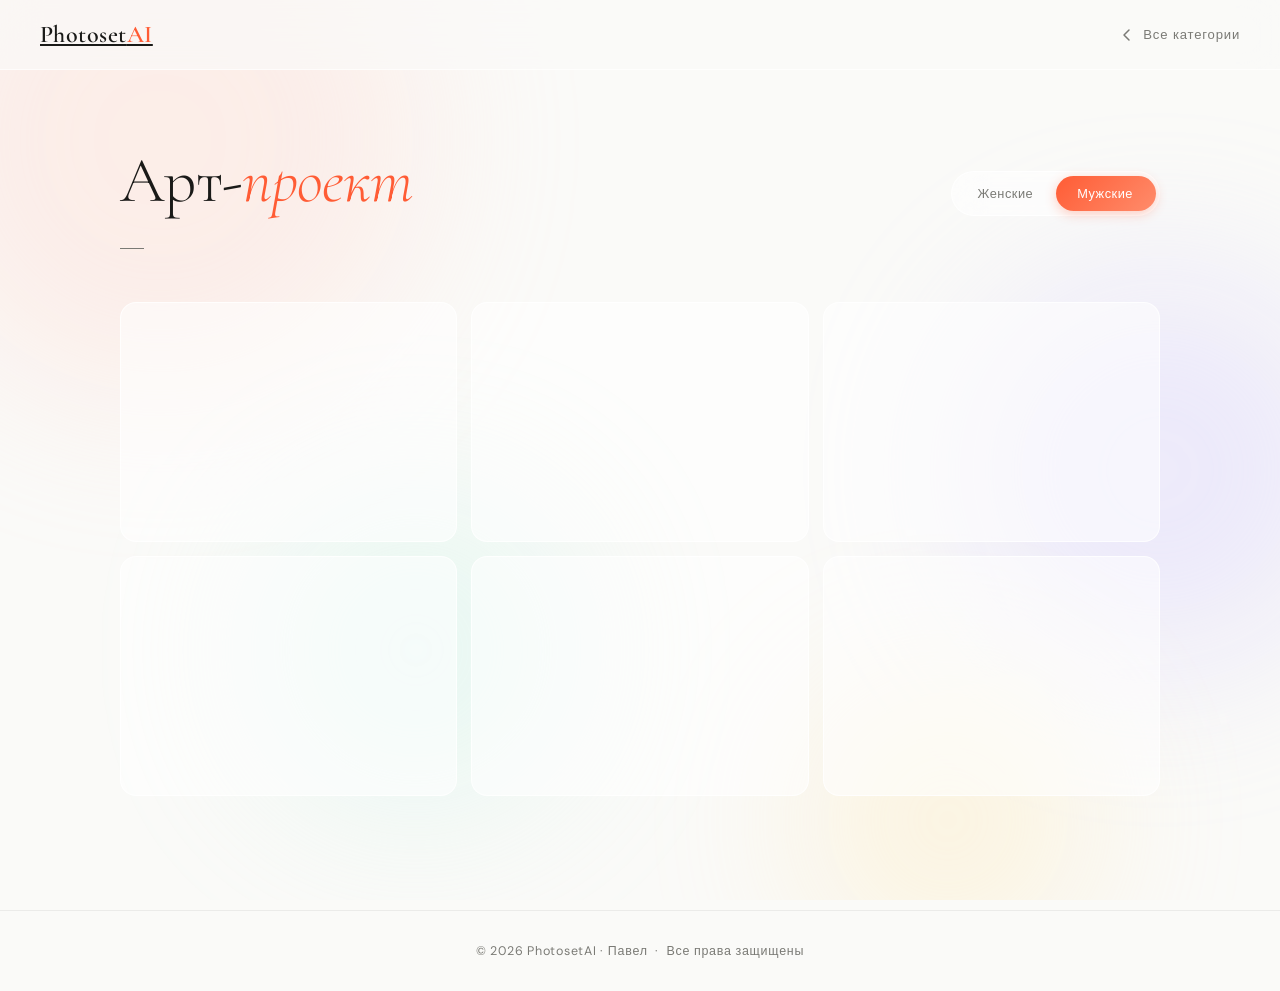
==== commit dcb01c05: "perf: optimize image loading with preconnect and priority attributes" ====
--- a/category-art-male.html
+++ b/category-art-male.html
@@ -8,7 +8,8 @@
 <link rel="icon" href="favicon.ico">
 <link rel="preconnect" href="https://fonts.googleapis.com">
 <link href="https://fonts.googleapis.com/css2?family=Cormorant+Garamond:ital,wght@0,300;0,400;0,600;1,300;1,400&family=DM+Sans:wght@300;400;500&display=swap" rel="stylesheet">
-<link rel="stylesheet" href="assets/css/style.css">
+  <link rel="preconnect" href="https://i.postimg.cc">
+  <link rel="stylesheet" href="assets/css/style.css">
 </head>
 <body>
 <div class="blob-wrap">
--- a/assets/css/style.css
+++ b/assets/css/style.css
@@ -858,3 +858,39 @@
 @media(prefers-color-scheme:dark){
   .photo-placeholder{background:linear-gradient(145deg,#1e1c1a,#171614);}
 }
+
+/* ── SKELETON LOADER ── */
+.skeleton-row { columns:3; column-gap:14px; width:100%; }
+.skeleton-item { 
+  break-inside:avoid; border-radius:16px; margin-bottom:14px;
+  height:240px; background:var(--glass-bg); 
+  border:1px solid var(--glass-border); position:relative; overflow:hidden;
+}
+.skeleton-item::after {
+  content:""; position:absolute; inset:0;
+  background:linear-gradient(90deg, transparent, rgba(255,255,255,0.05), transparent);
+  transform:translateX(-100%);
+  animation:shimmer 1.5s infinite;
+}
+@keyframes shimmer { 100% { transform:translateX(100%); } }
+
+@media(max-width:900px){ .skeleton-row { columns:2; } }
+@media(max-width:420px){ .skeleton-row { columns:1; } }
+
+/* ── CATEGORY NAV ── */
+.cat-nav-wrap { display:flex; justify-content:space-between; align-items:center; margin-top:40px; padding-top:32px; border-top:1px solid var(--glass-border); gap:20px; }
+.cat-nav-btn { display:flex; align-items:center; gap:12px; text-decoration:none; color:var(--text); transition:transform 0.2s, color 0.2s; max-width:45%; }
+.cat-nav-btn:hover { color:var(--accent); }
+.cat-nav-btn.prev:hover { transform:translateX(-4px); }
+.cat-nav-btn.next:hover { transform:translateX(4px); }
+.cat-nav-text { display:flex; flex-direction:column; line-height:1.2; }
+.cat-nav-text span { font-size:0.65rem; text-transform:uppercase; letter-spacing:0.1em; color:var(--muted); margin-bottom:4px; }
+.cat-nav-text strong { font-family:'Cormorant Garamond',serif; font-size:1.1rem; font-weight:400; }
+.cat-nav-btn svg { color:var(--muted); transition:color 0.2s; }
+.cat-nav-btn:hover svg { color:var(--accent); }
+
+@media(max-width:600px) {
+  .cat-nav-text strong { font-size:0.95rem; }
+  .cat-nav-wrap { margin-top:32px; padding-top:24px; }
+}
+
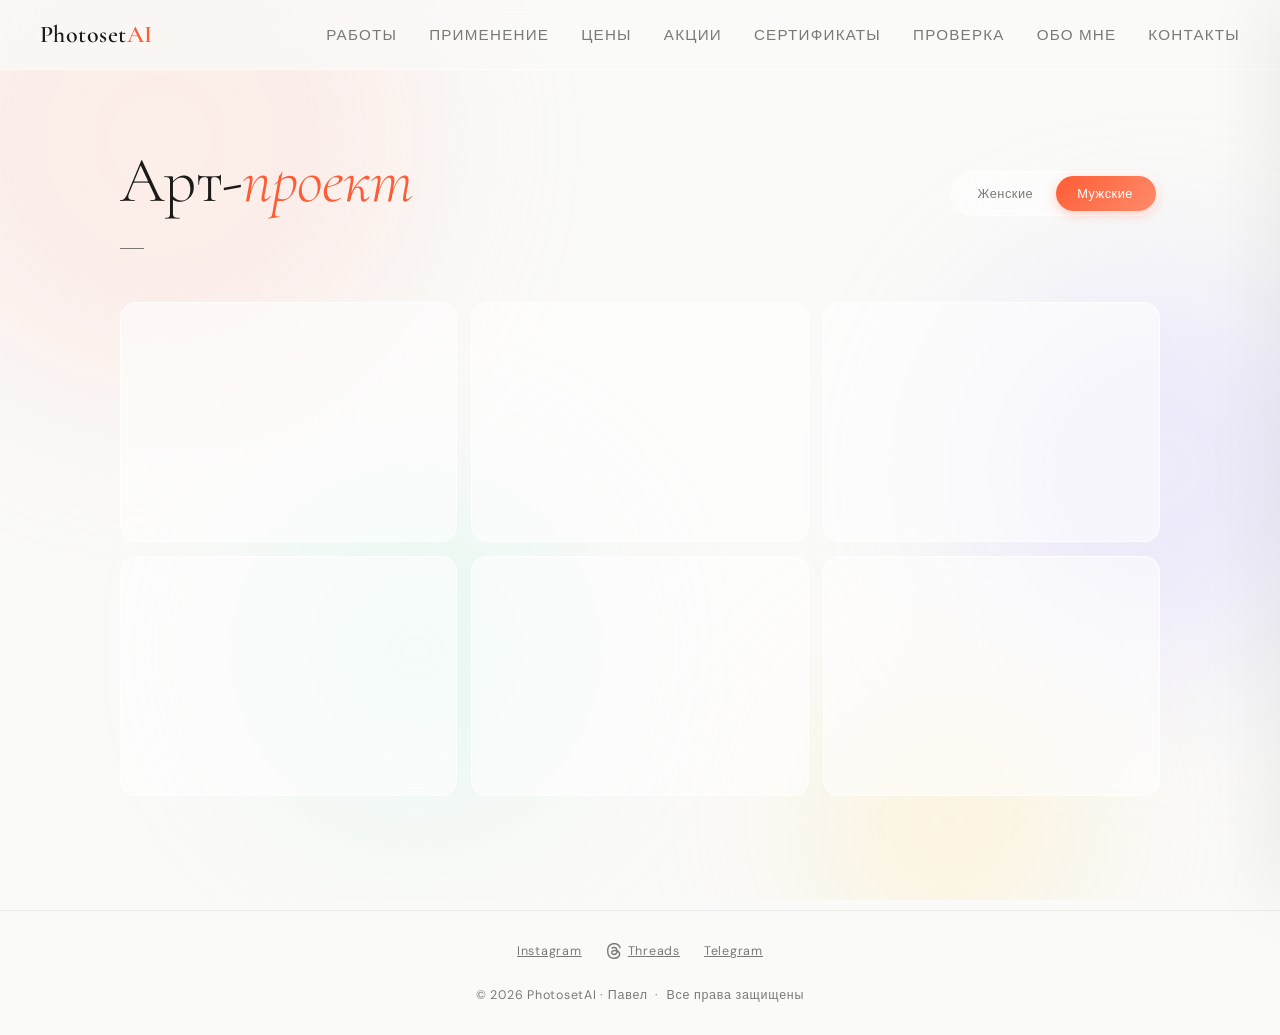
==== commit f6fee2e0: "feat: premium burger menu and corrected Threads branding across all pages" ====
--- a/category-art-male.html
+++ b/category-art-male.html
@@ -1,28 +1,79 @@
-<!DOCTYPE html>
+﻿<!DOCTYPE html>
 <html lang="ru">
 <head>
 <meta charset="UTF-8">
 <meta name="viewport" content="width=device-width, initial-scale=1.0">
 <title>Арт-проект — PhotosetAI</title>
 <meta name="color-scheme" content="light dark">
-<link rel="icon" href="favicon.ico">
+<link rel="icon" type="image/svg+xml" href="psai_favicon.svg">
 <link rel="preconnect" href="https://fonts.googleapis.com">
 <link href="https://fonts.googleapis.com/css2?family=Cormorant+Garamond:ital,wght@0,300;0,400;0,600;1,300;1,400&family=DM+Sans:wght@300;400;500&display=swap" rel="stylesheet">
   <link rel="preconnect" href="https://i.postimg.cc">
-  <link rel="stylesheet" href="assets/css/style.css">
+  <link rel="stylesheet" href="assets/css/style.css?v=5">
+<!-- Yandex.Metrika counter -->
+<script type="text/javascript">
+    (function(m,e,t,r,i,k,a){
+        m[i]=m[i]||function(){(m[i].a=m[i].a||[]).push(arguments)};
+        m[i].l=1*new Date();
+        for (var j = 0; j < document.scripts.length; j++) {if (document.scripts[j].src === r) { return; }}
+        k=e.createElement(t),a=e.getElementsByTagName(t)[0],k.async=1,k.src=r,a.parentNode.insertBefore(k,a)
+    })(window, document,'script','https://mc.yandex.ru/metrika/tag.js?id=109234702', 'ym');
+
+    ym(109234702, 'init', {ssr:true, webvisor:true, clickmap:true, ecommerce:"dataLayer", referrer: document.referrer, url: location.href, accurateTrackBounce:true, trackLinks:true});
+</script>
+<noscript><div><img src="https://mc.yandex.ru/watch/109234702" style="position:absolute; left:-9999px;" alt="" /></div></noscript>
+<!-- /Yandex.Metrika counter -->
 </head>
 <body>
 <div class="blob-wrap">
   <div class="blob blob-1"></div><div class="blob blob-2"></div>
   <div class="blob blob-3"></div><div class="blob blob-4"></div>
 </div>
-<nav>
-  <a href="index.html" class="nav-logo">Photoset<span>AI</span></a>
-  <a href="index.html#portfolio" class="nav-back">
-    <svg width="16" height="16" viewBox="0 0 16 16" fill="none"><path d="M10 3L5 8l5 5" stroke="currentColor" stroke-width="1.5" stroke-linecap="round" stroke-linejoin="round"/></svg>
-    Все категории
-  </a>
-</nav>
+  <nav>
+    <div class="nav-logo">Photoset<span>AI</span></div>
+    <div class="nav-links">
+      <a href="index.html#portfolio">Работы</a>
+      <a href="index.html#usecases">Применение</a>
+      <a href="index.html#pricing">Цены</a>
+      <a href="index.html#promos">Акции</a>
+      <a href="index.html#certificates">Сертификаты</a>
+      <a href="verify.html">Проверка</a>
+      <a href="index.html#about">Обо мне</a>
+      <a href="index.html#contact">Контакты</a>
+    </div>
+    <button type="button" class="nav-mobile-btn" id="menuBtn" onclick="toggleMenu()" aria-label="Меню">
+      <span></span><span></span><span></span>
+    </button>
+  </nav>
+
+  <!-- Mobile Drawer -->
+  <div class="drawer-overlay" id="drawerOverlay" onclick="toggleMenu()"></div>
+  <div class="burger-drawer" id="burgerDrawer">
+    <div class="drawer-links">
+      <a href="index.html#portfolio" onclick="toggleMenu()">Работы</a>
+      <a href="index.html#usecases" onclick="toggleMenu()">Применение</a>
+      <a href="index.html#pricing" onclick="toggleMenu()">Цены</a>
+      <a href="index.html#promos" onclick="toggleMenu()">Акции</a>
+      <a href="index.html#certificates" onclick="toggleMenu()">Сертификаты</a>
+      <a href="verify.html" onclick="toggleMenu()">Проверка</a>
+      <a href="index.html#about" onclick="toggleMenu()">Обо мне</a>
+      <a href="index.html#contact" onclick="toggleMenu()">Контакты</a>
+    </div>
+    <div class="drawer-footer">
+      <div class="section-tag">Мы в соцсетях</div>
+      <div class="drawer-socials">
+        <a href="https://www.instagram.com/photo.set_ai/" target="_blank" class="social-icon" aria-label="Instagram">
+          <svg width="20" height="20" viewBox="0 0 24 24" fill="none" stroke="currentColor" stroke-width="2" stroke-linecap="round" stroke-linejoin="round"><rect x="2" y="2" width="20" height="20" rx="5" ry="5"></rect><path d="M16 11.37A4 4 0 1 1 12.63 8 4 4 0 0 1 16 11.37z"></path><line x1="17.5" y1="6.5" x2="17.51" y2="6.5"></line></svg>
+        </a>
+        <a href="https://www.threads.com/@photo.set_ai?igshid=NTc4MTIwNjQ2YQ==" target="_blank" class="social-icon" aria-label="Threads">
+          <span class="threads-icon"></span>
+        </a>
+        <a href="https://t.me/Mescallito" target="_blank" class="social-icon" aria-label="Telegram">
+          <svg width="20" height="18" viewBox="0 0 26 22" fill="none"><path d="M1.5 10.5L24 1.5L17 20.5L11 13.5L1.5 10.5Z" stroke="currentColor" stroke-width="2" stroke-linejoin="round" /><path d="M11 13.5L15.5 9.5" stroke="currentColor" stroke-width="2" stroke-linecap="round" /></svg>
+        </a>
+      </div>
+    </div>
+  </div>
 <div class="lightbox" id="lightbox" onclick="lbBgClose(event)">
   <div class="lb-inner">
     <button class="lb-close" onclick="lbClose()"><svg width="14" height="14" viewBox="0 0 14 14" fill="none"><path d="M1 1l12 12M13 1L1 13" stroke="currentColor" stroke-width="1.8" stroke-linecap="round"/></svg></button>
@@ -48,7 +99,19 @@
 </header>
 <div class="cat-grid" id="catGrid"></div>
 </main>
-<footer>© 2026 PhotosetAI · Павел &nbsp;·&nbsp; Все права защищены</footer>
+  <!-- FOOTER -->
+  <footer>
+    <div class="footer-content">
+      <div class="footer-socials">
+        <a href="https://www.instagram.com/photo.set_ai/" target="_blank" aria-label="Instagram">Instagram</a>
+        <a href="https://www.threads.com/@photo.set_ai?igshid=NTc4MTIwNjQ2YQ==" target="_blank" aria-label="Threads">
+          <span class="threads-icon"></span>Threads
+        </a>
+        <a href="https://t.me/Mescallito" target="_blank" aria-label="Telegram">Telegram</a>
+      </div>
+      <div>© 2026 PhotosetAI · Павел &nbsp;·&nbsp; Все права защищены</div>
+    </div>
+  </footer>
 <script>
     window.currentGender = "male";
     window.currentCategory = "art";
--- a/assets/css/style.css
+++ b/assets/css/style.css
@@ -59,9 +59,34 @@
     color: var(--text);
   }
   .nav-logo span { color: var(--accent); }
-  .nav-mobile-btn { display: none; }
+  .nav-mobile-btn {
+    display: none;
+    flex-direction: column;
+    justify-content: space-between;
+    width: 28px;
+    height: 18px;
+    position: relative;
+    z-index: 1100;
+  }
+  .nav-mobile-btn span {
+    display: block;
+    width: 100%;
+    height: 2px;
+    background: var(--text);
+    border-radius: 4px;
+    transition: transform 0.4s cubic-bezier(0.22, 1, 0.36, 1), opacity 0.3s;
+  }
+  .nav-mobile-btn.active span:nth-child(1) { transform: translateY(8px) rotate(45deg); }
+  .nav-mobile-btn.active span:nth-child(2) { opacity: 0; transform: translateX(10px); }
+  .nav-mobile-btn.active span:nth-child(3) { transform: translateY(-8px) rotate(-45deg); }
+
+  .nav-links {
+    display: flex;
+    gap: 32px;
+    align-items: center;
+  }
   .nav-links a {
-    font-size: 0.82rem; letter-spacing: 0.08em; text-transform: uppercase;
+    font-size: 0.95rem; letter-spacing: 0.08em; text-transform: uppercase;
     color: var(--muted); text-decoration: none; transition: color 0.2s;
   }
   .nav-links a:hover { color: var(--accent); }
@@ -90,8 +115,8 @@
   .hero-title em { font-style: italic; color: var(--accent); }
   .hero-title .accent2 { color: var(--accent2); }
   .hero-sub {
-    font-size: 1.05rem; color: var(--muted); line-height: 1.7;
-    max-width: 520px; margin-bottom: 52px; font-weight: 300;
+    font-size: 1.25rem; color: var(--muted); line-height: 1.8;
+    max-width: 580px; margin-bottom: 52px; font-weight: 300;
   }
   .hero-cta {
     display: flex; gap: 16px; flex-wrap: wrap; align-items: center;
@@ -127,7 +152,7 @@
   @keyframes scrolldown { 0%,100%{opacity:0.3;transform:scaleY(1)} 50%{opacity:1;transform:scaleY(1.15)} }
 
   /* ── CATEGORIES ── */
-  #portfolio { padding: 100px 0; }
+  #portfolio { padding: 60px 0; }
   .section-header {
     display: flex; align-items: center; gap: 20px;
     margin-bottom: 0; padding: 0 40px;
@@ -285,10 +310,10 @@
     font-size: 1.35rem; font-weight: 600; margin-bottom: 12px;
     line-height: 1.3;
   }
-  .case-desc { font-size: 0.88rem; color: var(--muted); line-height: 1.7; }
+  .case-desc { font-size: 1.1rem; color: var(--muted); line-height: 1.75; }
 
   /* ── PROCESS ── */
-  #process { padding: 100px 0; }
+  #process { padding: 60px 0; }
   .process-inner {
     display: grid; grid-template-columns: 1fr 1fr; gap: 80px;
     align-items: center; padding: 0 40px;
@@ -316,10 +341,90 @@
   .step-content h4 {
     font-size: 0.92rem; font-weight: 500; margin-bottom: 6px; letter-spacing: 0.01em;
   }
-  .step-content p { font-size: 0.84rem; color: var(--muted); line-height: 1.65; }
+  .step-content p { font-size: 1.05rem; color: var(--muted); line-height: 1.75; }
+
+  /* ── CERTIFICATES ── */
+  #certificates { padding: 80px 20px; }
+  .certificates-card {
+    max-width: 1120px; margin: 0 auto;
+    background: var(--glass-bg);
+    backdrop-filter: blur(24px); -webkit-backdrop-filter: blur(24px);
+    border: 1px solid var(--glass-border);
+    border-radius: 40px;
+    padding: 80px;
+    display: grid; grid-template-columns: 1fr 1.1fr;
+    gap: 80px; align-items: center;
+    box-shadow: 0 40px 100px rgba(0,0,0,0.06);
+  }
+  .certificates-desc {
+    font-size: 1.2rem; color: var(--muted); line-height: 1.7;
+    margin: 24px 0; font-weight: 300;
+  }
+  .certificates-features {
+    list-style: none; margin-bottom: 40px;
+    display: flex; flex-direction: column; gap: 12px;
+  }
+  .certificates-features li {
+    display: flex; align-items: center; gap: 12px;
+    font-size: 1.05rem; color: var(--text);
+  }
+  .certificates-features li::before {
+    content: '✦'; color: var(--accent); font-size: 0.8rem;
+  }
+
+  .certificates-visual {
+    position: relative;
+    display: flex; align-items: center; justify-content: center;
+  }
+  .cert-mockup {
+    width: 100%; max-width: 440px;
+    aspect-ratio: 1.6 / 1;
+    background: linear-gradient(135deg, #1a1a18 0%, #333 100%);
+    border-radius: 24px;
+    padding: 32px;
+    position: relative; z-index: 2;
+    box-shadow: 0 30px 70px rgba(0,0,0,0.25);
+    color: #fff;
+    display: flex; flex-direction: column;
+    animation: cert-float 8s ease-in-out infinite;
+  }
+  .cert-inner {
+    border: 1px solid rgba(255,255,255,0.15);
+    height: 100%; border-radius: 12px;
+    padding: 24px;
+    display: flex; flex-direction: column; align-items: center; justify-content: center;
+    text-align: center;
+  }
+  .cert-logo { font-family: 'Cormorant Garamond', serif; font-size: 1.4rem; font-weight: 500; margin-bottom: 12px; }
+  .cert-logo span { color: var(--accent); }
+  .cert-title { font-size: 0.75rem; text-transform: uppercase; letter-spacing: 0.2em; opacity: 0.6; margin-bottom: 20px; }
+  .cert-line { width: 40px; height: 1px; background: var(--accent); margin-bottom: 20px; }
+  .cert-val { font-family: 'Cormorant Garamond', serif; font-size: 2.2rem; font-style: italic; }
+  
+  .cert-decor-blob {
+    position: absolute; width: 120%; height: 120%;
+    background: radial-gradient(circle, var(--accent) 0%, transparent 70%);
+    filter: blur(60px); opacity: 0.15; z-index: 1;
+  }
+
+  @keyframes cert-float {
+    0%, 100% { transform: translateY(0) rotate(0deg); }
+    50% { transform: translateY(-20px) rotate(1deg); }
+  }
+
+  @media (max-width: 900px) {
+    .certificates-card { grid-template-columns: 1fr; padding: 60px 40px; text-align: center; gap: 60px; }
+    .certificates-features { align-items: center; }
+    .certificates-card .btn-primary { margin: 0 auto; }
+  }
+  @media (max-width: 600px) {
+    .certificates-card { padding: 40px 24px; border-radius: 32px; }
+    .cert-val { font-size: 1.6rem; }
+    .cert-mockup { padding: 20px; }
+  }
 
   /* ── ABOUT ── */
-  #about { padding: 100px 0; }
+  #about { padding: 60px 0; }
   .about-inner {
     display: grid; grid-template-columns: 1fr 1fr; gap: 80px;
     align-items: center; padding: 0 40px;
@@ -367,14 +472,14 @@
   }
   .stat-label { font-size: 0.72rem; color: var(--muted); letter-spacing: 0.06em; margin-top: 4px; }
   .about-text {
-    font-size: 1rem; line-height: 1.75; color: var(--muted);
+    font-size: 1.2rem; line-height: 1.8; color: var(--muted);
     font-weight: 300;
   }
   .about-text p { margin-bottom: 16px; }
   .about-text strong { color: var(--text); font-weight: 500; }
 
   /* ── CONTACT ── */
-  #contact { padding: 100px 0 120px; }
+  #contact { padding: 60px 0 80px; }
   .contact-inner {
     display: grid; grid-template-columns: 1fr 1fr; gap: 80px;
     align-items: center; padding: 0 40px;
@@ -485,7 +590,7 @@
   }
 
   /* ── PRICING ── */
-  #pricing { padding: 100px 0; }
+  #pricing { padding: 60px 0; }
   .pricing-wrap { padding: 0 40px; margin-top: 56px; }
 
   .pricing-row {
@@ -524,21 +629,39 @@
     font-family: 'Cormorant Garamond', serif;
     font-size: 1.45rem; font-weight: 400; margin-bottom: 6px; color: var(--text);
   }
-  .tier-sub { font-size: 0.8rem; color: var(--muted); line-height: 1.5; margin-bottom: 28px; }
-
-  .tier-price {
-    display: flex; align-items: baseline; gap: 6px;
-    margin-bottom: 28px; padding-bottom: 28px;
+  .tier-sub { font-size: 1rem; color: var(--muted); line-height: 1.6; margin-bottom: 28px; }
+
+  .tier-price-group {
+    display: flex; align-items: center; gap: 16px;
+    margin-bottom: 32px; padding-bottom: 28px;
     border-bottom: 1px solid var(--glass-border);
-  }
-  .tier-from { font-size: 0.72rem; color: var(--muted); }
+    transition: transform 0.3s ease;
+  }
+  .tier:hover .tier-price-group { transform: translateY(-2px); }
+
+  .tier-main, .tier-secondary { display: flex; align-items: baseline; gap: 6px; }
+  
+  .tier-from { font-size: 0.75rem; color: var(--muted); text-transform: uppercase; letter-spacing: 0.05em; }
   .tier-amount {
     font-family: 'Cormorant Garamond', serif;
-    font-size: 3.6rem; font-weight: 300; line-height: 1;
-    color: var(--text); letter-spacing: -0.03em;
-  }
-  .tier-currency { font-size: 0.9rem; color: var(--muted); }
+    font-size: 3.8rem; font-weight: 300; line-height: 1;
+    color: var(--text); letter-spacing: -0.02em;
+  }
+  .tier-currency { font-size: 1rem; color: var(--muted); font-weight: 300; }
   .tier.popular .tier-amount { color: var(--accent); }
+  
+  .tier-price-divider {
+    width: 1px; height: 40px;
+    background: var(--glass-border);
+    transform: rotate(20deg);
+    opacity: 0.6;
+  }
+
+  .tier-amount-alt {
+    font-family: 'Cormorant Garamond', serif;
+    font-size: 2.8rem; font-weight: 300; line-height: 1;
+    color: var(--text); opacity: 0.65; letter-spacing: -0.01em;
+  }
 
   .tier-features {
     list-style: none; display: flex; flex-direction: column;
@@ -546,7 +669,7 @@
   }
   .tier-features li {
     display: flex; align-items: flex-start; gap: 10px;
-    font-size: 0.84rem; color: var(--muted); line-height: 1.4;
+    font-size: 1.05rem; color: var(--muted); line-height: 1.5;
   }
   .tier-features li::before {
     content: ''; flex-shrink: 0; margin-top: 4px;
@@ -588,8 +711,68 @@
     .tier-amount { font-size: 3rem; }
   }
 
+  /* ── REVIEWS CTA ── */
+  #reviews-cta { padding: 80px 20px; position: relative; overflow: hidden; }
+  
+  .reviews-cta-card {
+    max-width: 1120px; margin: 0 auto;
+    background: linear-gradient(135deg, rgba(255,255,255,0.08) 0%, rgba(255,255,255,0.03) 100%);
+    backdrop-filter: blur(24px); -webkit-backdrop-filter: blur(24px);
+    border: 1px solid rgba(255,255,255,0.12);
+    border-radius: 40px;
+    padding: 80px;
+    display: grid; grid-template-columns: 1.2fr 1fr;
+    gap: 80px; align-items: center;
+    position: relative;
+    box-shadow: 0 40px 100px rgba(0,0,0,0.08);
+  }
+
+  .reviews-cta-content { position: relative; z-index: 2; }
+  
+  .reviews-cta-desc {
+    font-size: 1.25rem; color: var(--muted); line-height: 1.7;
+    margin: 24px 0 40px; font-weight: 300;
+  }
+
+  .reviews-cta-visual {
+    position: relative;
+    height: 300px;
+    display: flex; align-items: center; justify-content: center;
+  }
+
+  /* Decorative Chat Bubbles */
+  .chat-decor {
+    position: absolute;
+    background: var(--glass-bg);
+    backdrop-filter: blur(10px);
+    border: 1px solid var(--glass-border);
+    padding: 16px 24px;
+    border-radius: 20px;
+    font-size: 0.9rem;
+    color: var(--muted);
+    box-shadow: 0 15px 35px rgba(0,0,0,0.05);
+    animation: float 6s ease-in-out infinite;
+  }
+  .chat-decor:nth-child(1) { top: 0; left: 10%; transform: rotate(-5deg); animation-delay: 0s; }
+  .chat-decor:nth-child(2) { top: 40%; right: 5%; transform: rotate(3deg); animation-delay: 1s; background: var(--accent2); color: #fff; border: none; }
+  .chat-decor:nth-child(3) { bottom: 10%; left: 20%; transform: rotate(-2deg); animation-delay: 2s; }
+  
+  @keyframes float {
+    0%, 100% { transform: translateY(0) rotate(var(--rot, 0deg)); }
+    50% { transform: translateY(-15px) rotate(var(--rot, 0deg)); }
+  }
+  .chat-decor:nth-child(1) { --rot: -5deg; }
+  .chat-decor:nth-child(2) { --rot: 3deg; }
+  .chat-decor:nth-child(3) { --rot: -2deg; }
+
+  @media (max-width: 900px) {
+    .reviews-cta-card { grid-template-columns: 1fr; padding: 60px 40px; text-align: center; }
+    .reviews-cta-desc { margin: 20px auto 32px; }
+    .reviews-cta-visual { height: 200px; margin-top: 40px; }
+  }
+
   /* ── SCRATCH CARDS ── */
-  #promos { padding: 100px 0; }
+  #promos { padding: 60px 0; }
 
   .scratch-grid {
     display: grid;
@@ -622,7 +805,7 @@
     color: var(--text);
   }
   .scratch-desc {
-    font-size: 0.86rem; color: var(--muted); line-height: 1.7;
+    font-size: 1.1rem; color: var(--muted); line-height: 1.8;
   }
   .scratch-badge {
     display: inline-block; margin-top: 14px;
@@ -645,7 +828,7 @@
     color: var(--muted); text-align: center;
   }
   .scratch-canvas-wrap {
-    position: relative; width: 100%; border-radius: 16px; overflow: hidden;
+    position: relative; width: 100%; max-width: 320px; margin: 0 auto; border-radius: 16px; overflow: hidden;
     cursor: crosshair; touch-action: none;
     box-shadow: 0 4px 20px rgba(0,0,0,0.1);
   }
@@ -699,6 +882,40 @@
     .scratch-grid { padding: 0 16px; }
     .scratch-info { padding: 24px 24px 20px; }
     .scratch-zone { padding: 20px 24px; }
+  }
+
+  /* ── LIGHTBOX ── */
+  .lightbox {
+    position: fixed; inset: 0; z-index: 10000;
+    display: flex; align-items: center; justify-content: center;
+    opacity: 0; pointer-events: none; transition: opacity 0.3s;
+  }
+  .lightbox.active { opacity: 1; pointer-events: auto; }
+  .lightbox-overlay {
+    position: absolute; inset: 0;
+    background: rgba(10,10,10,0.85);
+    backdrop-filter: blur(12px); -webkit-backdrop-filter: blur(12px);
+  }
+  .lightbox-content {
+    position: relative; z-index: 1;
+    max-width: 90vw; max-height: 90vh;
+    transform: scale(0.9); transition: transform 0.3s;
+  }
+  .lightbox.active .lightbox-content { transform: scale(1); }
+  .lightbox-content img {
+    max-width: 100%; max-height: 90vh;
+    border-radius: 12px; box-shadow: 0 30px 100px rgba(0,0,0,0.5);
+    display: block;
+  }
+  .lightbox-close {
+    position: absolute; top: -50px; right: 0;
+    background: none; border: none;
+    color: #fff; font-size: 2.5rem; cursor: pointer;
+    opacity: 0.7; transition: opacity 0.2s;
+  }
+  .lightbox-close:hover { opacity: 1; }
+  @media (max-width: 600px) {
+    .lightbox-close { top: -60px; right: 10px; font-size: 3rem; }
   }
 
   /* ── DARK THEME ── */
@@ -734,6 +951,20 @@
     }
     #mobileMenu a { color: var(--text) !important; border-bottom-color: rgba(255,255,255,0.07) !important; }
     #mobileMenu a:last-child { color: var(--accent) !important; }
+
+    /* Burger Drawer Dark */
+    .burger-drawer {
+      background: rgba(17,17,16,0.92);
+      border-left-color: rgba(255,255,255,0.08);
+    }
+    .drawer-overlay {
+      background: rgba(0,0,0,0.4);
+    }
+    .social-icon {
+      background: rgba(255,255,255,0.05);
+      border-color: rgba(255,255,255,0.1);
+    }
+
 
     /* Buttons */
     .btn-secondary {
@@ -894,3 +1125,172 @@
   .cat-nav-wrap { margin-top:32px; padding-top:24px; }
 }
 
+
+/* ── BURGER DRAWER ── */
+.burger-drawer {
+  position: fixed;
+  top: 0;
+  right: 0;
+  bottom: 0;
+  width: min(340px, 85vw);
+  background: rgba(250,250,248,0.92);
+  backdrop-filter: blur(24px);
+  -webkit-backdrop-filter: blur(24px);
+  z-index: 1000;
+  transform: translateX(100%);
+  transition: transform 0.5s cubic-bezier(0.22, 1, 0.36, 1);
+  display: flex;
+  flex-direction: column;
+  padding: 100px 40px 60px;
+  border-left: 1px solid rgba(0,0,0,0.06);
+  box-shadow: -20px 0 60px rgba(0,0,0,0.05);
+}
+
+.burger-drawer.active {
+  transform: translateX(0);
+}
+
+.drawer-overlay {
+  position: fixed;
+  inset: 0;
+  background: rgba(0, 0, 0, 0.15);
+  backdrop-filter: blur(4px);
+  z-index: 999;
+  opacity: 0;
+  pointer-events: none;
+  transition: opacity 0.5s;
+}
+
+.drawer-overlay.active {
+  opacity: 1;
+  pointer-events: auto;
+}
+
+.drawer-links {
+  display: flex;
+  flex-direction: column;
+  gap: 16px;
+  margin-bottom: auto;
+}
+
+.drawer-links a {
+  font-family: 'Cormorant Garamond', serif;
+  font-size: 1.8rem;
+  color: var(--text);
+  text-decoration: none;
+  opacity: 0;
+  transform: translateX(24px);
+  transition: opacity 0.5s cubic-bezier(0.22, 1, 0.36, 1), transform 0.5s cubic-bezier(0.22, 1, 0.36, 1);
+  font-weight: 300;
+}
+
+.burger-drawer.active .drawer-links a {
+  opacity: 1;
+  transform: translateX(0);
+}
+
+/* Staggered Delay */
+.drawer-links a:nth-child(1) { transition-delay: 0.1s; }
+.drawer-links a:nth-child(2) { transition-delay: 0.16s; }
+.drawer-links a:nth-child(3) { transition-delay: 0.22s; }
+.drawer-links a:nth-child(4) { transition-delay: 0.28s; }
+.drawer-links a:nth-child(5) { transition-delay: 0.34s; }
+.drawer-links a:nth-child(6) { transition-delay: 0.40s; }
+.drawer-links a:nth-child(7) { transition-delay: 0.46s; }
+.drawer-links a:nth-child(8) { transition-delay: 0.52s; }
+
+.drawer-footer {
+  margin-top: 40px;
+  padding-top: 32px;
+  border-top: 1px solid rgba(0,0,0,0.06);
+  opacity: 0;
+  transform: translateY(16px);
+  transition: opacity 0.5s 0.6s, transform 0.5s 0.6s;
+}
+
+.burger-drawer.active .drawer-footer {
+  opacity: 1;
+  transform: translateY(0);
+}
+
+.drawer-socials {
+  display: flex;
+  gap: 12px;
+  margin-top: 20px;
+}
+
+.social-icon {
+  width: 44px;
+  height: 44px;
+  border-radius: 50%;
+  display: flex;
+  align-items: center;
+  justify-content: center;
+  background: var(--glass-bg);
+  border: 1px solid var(--glass-border);
+  color: var(--text);
+  transition: all 0.3s cubic-bezier(0.22, 1, 0.36, 1);
+  text-decoration: none;
+}
+
+.social-icon:hover {
+  background: var(--accent);
+  border-color: var(--accent);
+  color: #fff;
+  transform: translateY(-4px) scale(1.05);
+  box-shadow: 0 10px 20px rgba(255,92,53,0.2);
+}
+
+/* Body lock when menu open */
+body.drawer-open {
+  overflow: hidden;
+}
+
+/* Footer social layout */
+.footer-content {
+  display: flex;
+  flex-direction: column;
+  align-items: center;
+  gap: 20px;
+}
+.footer-socials {
+  display: flex;
+  gap: 24px;
+  margin-bottom: 8px;
+}
+.footer-socials a {
+  color: var(--muted);
+  transition: color 0.2s;
+  display: flex;
+  align-items: center;
+}
+.footer-socials a:hover {
+  color: var(--accent);
+}
+
+/* Threads icon utility */
+.threads-icon {
+  display: inline-block;
+  width: 20px;
+  height: 20px;
+  background-color: currentColor;
+  -webkit-mask: url('../../threads.svg') no-repeat center;
+  mask: url('../../threads.svg') no-repeat center;
+  -webkit-mask-size: contain;
+  mask-size: contain;
+}
+.social-icon .threads-icon {
+  width: 22px;
+  height: 22px;
+}
+.contact-icon .threads-icon {
+  width: 24px;
+  height: 24px;
+  color: white;
+}
+.footer-socials .threads-icon {
+  width: 16px;
+  height: 16px;
+  margin-right: 6px;
+}
+
